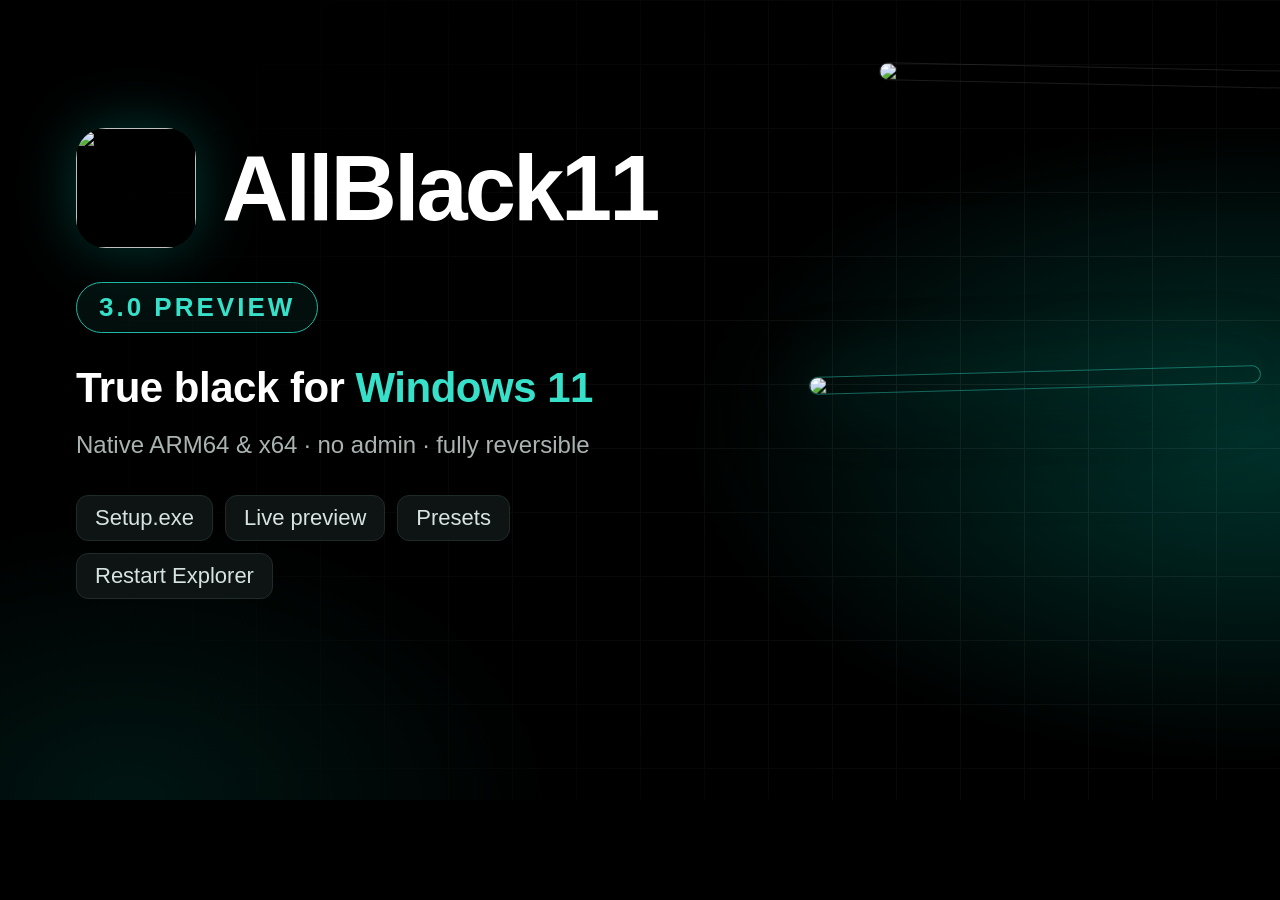
==== docs/banner-source/banner.html @ 96f45d04 "3.0 Preview (preview.2): fix tray menu and Control Panel glitches, new banner and README - Tray menu" ====
<!doctype html><html><head><meta charset="utf-8"><style>
*{box-sizing:border-box;margin:0}
body{width:1600px;height:800px;background:#000;overflow:hidden;position:relative;font-family:"Segoe UI","Inter","Helvetica Neue",Arial,sans-serif;color:#fff}
.glow{position:absolute;inset:0;background:
 radial-gradient(900px 520px at 78% 55%,rgba(1,133,116,.38),transparent 62%),
 radial-gradient(600px 400px at 8% 100%,rgba(1,133,116,.16),transparent 70%)}
.grid{position:absolute;inset:0;opacity:.07;background-image:linear-gradient(#fff 1px,transparent 1px),linear-gradient(90deg,#fff 1px,transparent 1px);background-size:64px 64px;-webkit-mask-image:radial-gradient(70% 90% at 70% 50%,#000,transparent)}
.left{position:absolute;left:76px;top:128px;width:660px}
.brand{display:flex;align-items:center;gap:26px}
.brand img{width:120px;height:120px;border-radius:30px;box-shadow:0 0 60px rgba(1,133,116,.45)}
h1{font-size:92px;font-weight:700;letter-spacing:-3px;line-height:1}
.pill{display:inline-block;margin-top:34px;padding:9px 22px;border-radius:999px;border:1.5px solid #1fb8a2;color:#37e0c8;font-weight:600;font-size:26px;letter-spacing:3px;background:rgba(31,184,162,.08)}
.tag{margin-top:30px;font-size:42px;font-weight:600;letter-spacing:-.5px;line-height:1.2}
.tag span{color:#37e0c8}
.sub{margin-top:18px;font-size:24px;color:#a9b3b1}
.chips{margin-top:36px;display:flex;flex-wrap:wrap;gap:12px;width:640px}
.chips b{font-weight:500;font-size:22px;padding:9px 18px;border-radius:12px;background:#0e1413;border:1px solid #1f2b29;color:#d7e3e0}
.shot{position:absolute;border-radius:16px;overflow:hidden;box-shadow:0 30px 80px rgba(0,0,0,.85),0 0 0 1px rgba(255,255,255,.12)}
.shot img{display:block;width:100%}
.start{left:880px;top:70px;width:650px;transform:rotate(1.2deg)}
.settings{left:810px;top:372px;width:450px;transform:rotate(-1.5deg);box-shadow:0 30px 90px rgba(0,0,0,.9),0 0 0 1px rgba(55,224,200,.45),0 0 70px rgba(1,133,116,.45)}
</style></head><body>
<div class="glow"></div><div class="grid"></div>
<div class="left">
  <div class="brand"><img src="icon.png"><h1>AllBlack11</h1></div>
  <div class="pill">3.0 PREVIEW</div>
  <div class="tag">True black for <span>Windows 11</span></div>
  <div class="sub">Native ARM64 &amp; x64 · no admin · fully reversible</div>
  <div class="chips"><b>Setup.exe</b><b>Live preview</b><b>Presets</b><b>Restart Explorer</b></div>
</div>
<div class="shot start"><img src="start.png"></div>
<div class="shot settings"><img src="settings.png"></div>
</body></html>
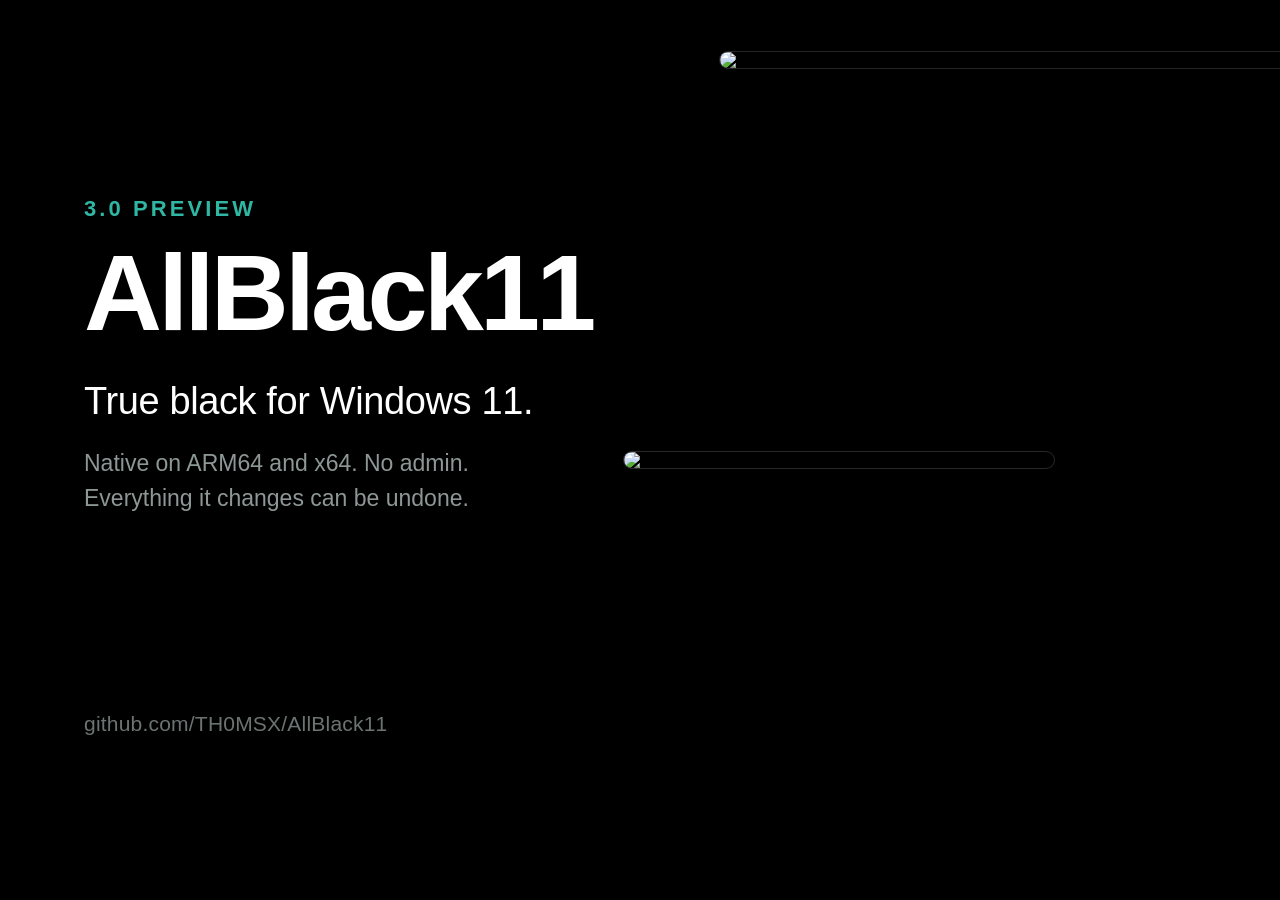
==== commit 916afaed: "Banner: plainer, real-screenshot design Pure black, straight screenshots cropped like a real screen," ====
--- a/docs/banner-source/banner.html
+++ b/docs/banner-source/banner.html
@@ -1,33 +1,27 @@
 <!doctype html><html><head><meta charset="utf-8"><style>
-*{box-sizing:border-box;margin:0}
-body{width:1600px;height:800px;background:#000;overflow:hidden;position:relative;font-family:"Segoe UI","Inter","Helvetica Neue",Arial,sans-serif;color:#fff}
-.glow{position:absolute;inset:0;background:
- radial-gradient(900px 520px at 78% 55%,rgba(1,133,116,.38),transparent 62%),
- radial-gradient(600px 400px at 8% 100%,rgba(1,133,116,.16),transparent 70%)}
-.grid{position:absolute;inset:0;opacity:.07;background-image:linear-gradient(#fff 1px,transparent 1px),linear-gradient(90deg,#fff 1px,transparent 1px);background-size:64px 64px;-webkit-mask-image:radial-gradient(70% 90% at 70% 50%,#000,transparent)}
-.left{position:absolute;left:76px;top:128px;width:660px}
-.brand{display:flex;align-items:center;gap:26px}
-.brand img{width:120px;height:120px;border-radius:30px;box-shadow:0 0 60px rgba(1,133,116,.45)}
-h1{font-size:92px;font-weight:700;letter-spacing:-3px;line-height:1}
-.pill{display:inline-block;margin-top:34px;padding:9px 22px;border-radius:999px;border:1.5px solid #1fb8a2;color:#37e0c8;font-weight:600;font-size:26px;letter-spacing:3px;background:rgba(31,184,162,.08)}
-.tag{margin-top:30px;font-size:42px;font-weight:600;letter-spacing:-.5px;line-height:1.2}
-.tag span{color:#37e0c8}
-.sub{margin-top:18px;font-size:24px;color:#a9b3b1}
-.chips{margin-top:36px;display:flex;flex-wrap:wrap;gap:12px;width:640px}
-.chips b{font-weight:500;font-size:22px;padding:9px 18px;border-radius:12px;background:#0e1413;border:1px solid #1f2b29;color:#d7e3e0}
-.shot{position:absolute;border-radius:16px;overflow:hidden;box-shadow:0 30px 80px rgba(0,0,0,.85),0 0 0 1px rgba(255,255,255,.12)}
-.shot img{display:block;width:100%}
-.start{left:880px;top:70px;width:650px;transform:rotate(1.2deg)}
-.settings{left:810px;top:372px;width:450px;transform:rotate(-1.5deg);box-shadow:0 30px 90px rgba(0,0,0,.9),0 0 0 1px rgba(55,224,200,.45),0 0 70px rgba(1,133,116,.45)}
+*{box-sizing:border-box;margin:0;padding:0}
+body{width:1600px;height:800px;background:#000;overflow:hidden;position:relative;color:#fff;
+ font-family:"Segoe UI Variable Display","Segoe UI","Helvetica Neue",Helvetica,Arial,sans-serif}
+.text{position:absolute;left:84px;top:196px;width:560px}
+.ver{font-size:22px;font-weight:600;letter-spacing:.14em;color:#2fb7a4;text-transform:uppercase}
+h1{margin-top:20px;font-size:108px;font-weight:600;letter-spacing:-.035em;line-height:.95}
+.line{margin-top:34px;font-size:38px;font-weight:400;letter-spacing:-.01em;line-height:1.2}
+.facts{margin-top:22px;font-size:23px;line-height:1.5;color:#8d9795}
+.url{position:absolute;left:84px;bottom:64px;font-size:21px;color:#6b7472;letter-spacing:.01em}
+.screen{position:absolute;left:720px;top:52px;width:1000px;border-radius:10px;
+ box-shadow:0 0 0 1px rgba(255,255,255,.14),0 24px 60px rgba(0,0,0,.7)}
+.screen img{display:block;width:100%;border-radius:10px}
+.win{position:absolute;left:624px;top:452px;width:430px;border-radius:9px;
+ box-shadow:0 0 0 1px rgba(255,255,255,.16),0 22px 50px rgba(0,0,0,.85)}
+.win img{display:block;width:100%;border-radius:9px}
 </style></head><body>
-<div class="glow"></div><div class="grid"></div>
-<div class="left">
-  <div class="brand"><img src="icon.png"><h1>AllBlack11</h1></div>
-  <div class="pill">3.0 PREVIEW</div>
-  <div class="tag">True black for <span>Windows 11</span></div>
-  <div class="sub">Native ARM64 &amp; x64 · no admin · fully reversible</div>
-  <div class="chips"><b>Setup.exe</b><b>Live preview</b><b>Presets</b><b>Restart Explorer</b></div>
+<div class="text">
+  <div class="ver">3.0 Preview</div>
+  <h1>AllBlack11</h1>
+  <div class="line">True black for Windows 11.</div>
+  <div class="facts">Native on ARM64 and x64. No admin.<br>Everything it changes can be undone.</div>
 </div>
-<div class="shot start"><img src="start.png"></div>
-<div class="shot settings"><img src="settings.png"></div>
+<div class="url">github.com/TH0MSX/AllBlack11</div>
+<div class="screen"><img src="start-full.png"></div>
+<div class="win"><img src="settings.png"></div>
 </body></html>
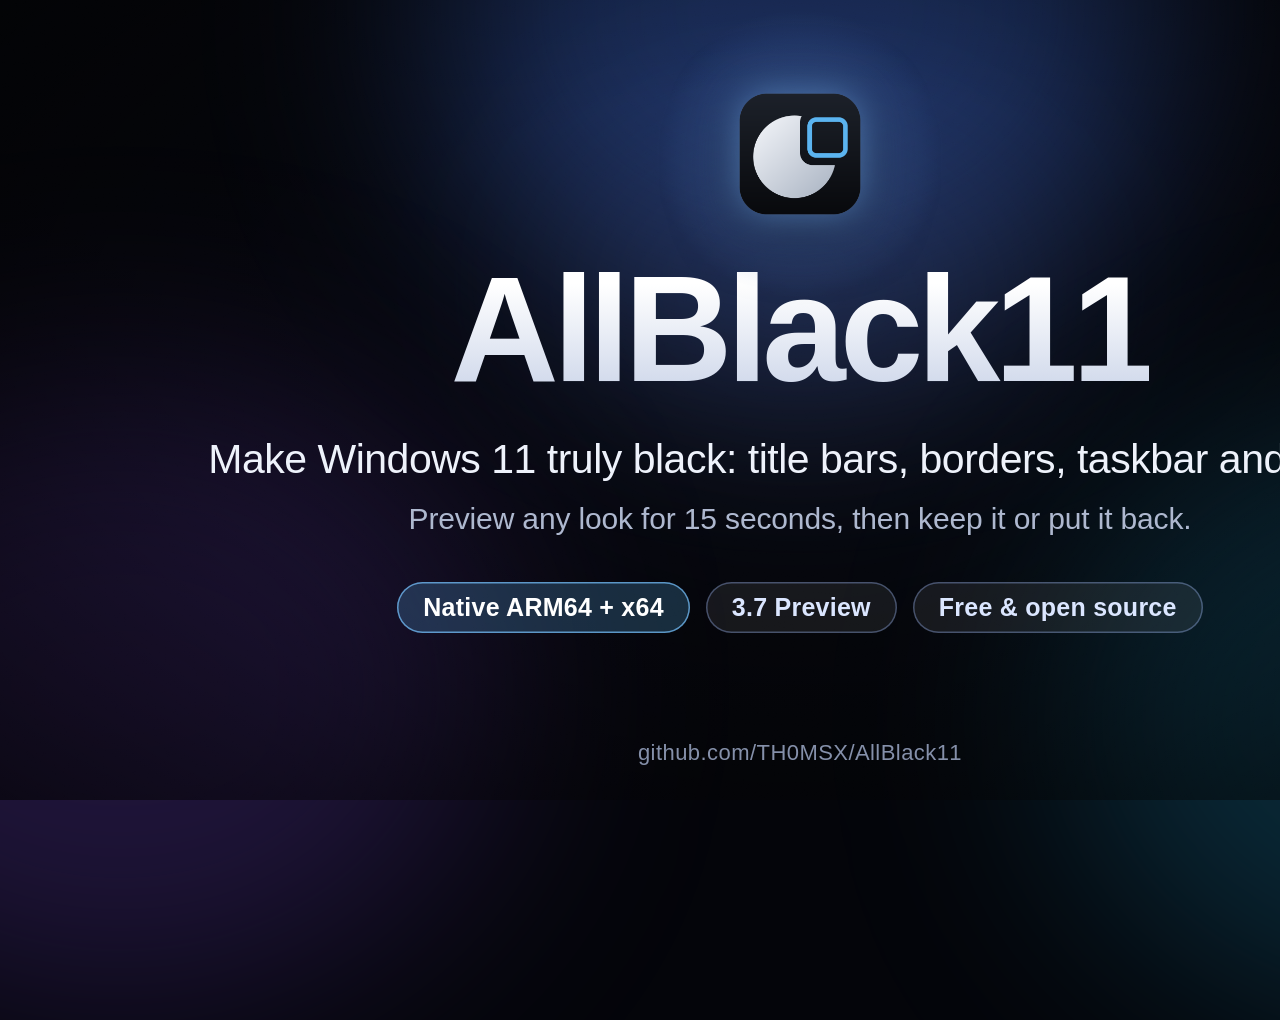
==== commit 8e4b9347: "README and banner for 3.7 Preview: recommended version, new banner, current screenshots - New 1600x8" ====
--- a/docs/banner-source/banner.html
+++ b/docs/banner-source/banner.html
@@ -1,27 +1,46 @@
 <!doctype html><html><head><meta charset="utf-8"><style>
+/* 1600x800: the README banner and the GitHub social preview.
+   Render with: node docs/banner-source/shot.js   (needs Playwright; nothing else) */
 *{box-sizing:border-box;margin:0;padding:0}
-body{width:1600px;height:800px;background:#000;overflow:hidden;position:relative;color:#fff;
- font-family:"Segoe UI Variable Display","Segoe UI","Helvetica Neue",Helvetica,Arial,sans-serif}
-.text{position:absolute;left:84px;top:196px;width:560px}
-.ver{font-size:22px;font-weight:600;letter-spacing:.14em;color:#2fb7a4;text-transform:uppercase}
-h1{margin-top:20px;font-size:108px;font-weight:600;letter-spacing:-.035em;line-height:.95}
-.line{margin-top:34px;font-size:38px;font-weight:400;letter-spacing:-.01em;line-height:1.2}
-.facts{margin-top:22px;font-size:23px;line-height:1.5;color:#8d9795}
-.url{position:absolute;left:84px;bottom:64px;font-size:21px;color:#6b7472;letter-spacing:.01em}
-.screen{position:absolute;left:720px;top:52px;width:1000px;border-radius:10px;
- box-shadow:0 0 0 1px rgba(255,255,255,.14),0 24px 60px rgba(0,0,0,.7)}
-.screen img{display:block;width:100%;border-radius:10px}
-.win{position:absolute;left:624px;top:452px;width:430px;border-radius:9px;
- box-shadow:0 0 0 1px rgba(255,255,255,.16),0 22px 50px rgba(0,0,0,.85)}
-.win img{display:block;width:100%;border-radius:9px}
+html,body{width:1600px;height:800px}
+body{position:relative;overflow:hidden;background:#04050a;color:#fff;
+ font-family:"Inter Display","Inter","Segoe UI Variable Display","Segoe UI",Helvetica,Arial,sans-serif;
+ -webkit-font-smoothing:antialiased}
+/* Soft light: a few blurred blobs on near-black, kept dark so text stays readable. */
+.blob{position:absolute;border-radius:50%;filter:blur(110px)}
+.b1{left:430px;top:-300px;width:740px;height:620px;background:#2c4f9e;opacity:.55}
+.b2{left:-260px;top:380px;width:760px;height:620px;background:#3a2468;opacity:.50}
+.b3{left:1060px;top:420px;width:780px;height:600px;background:#0f4c63;opacity:.50}
+.b4{left:560px;top:120px;width:480px;height:320px;background:#6f86d6;opacity:.16}
+.vignette{position:absolute;inset:0;
+ background:radial-gradient(ellipse at 50% 42%,rgba(0,0,0,0) 38%,rgba(0,0,0,.62) 100%)}
+/* Fine grain so the dark gradients do not band. */
+.grain{position:absolute;inset:0;opacity:.06;mix-blend-mode:overlay}
+.stage{position:absolute;inset:0;display:flex;flex-direction:column;align-items:center}
+.logo{margin-top:88px;width:132px;height:132px;position:relative}
+.logo::before{content:"";position:absolute;left:50%;top:50%;width:300px;height:300px;transform:translate(-50%,-50%);
+ background:radial-gradient(circle,rgba(110,170,255,.42) 0%,rgba(110,170,255,.14) 38%,rgba(110,170,255,0) 68%)}
+.logo img{position:relative;width:132px;height:132px;border-radius:30px;
+ filter:drop-shadow(0 0 18px rgba(120,180,255,.55)) drop-shadow(0 10px 28px rgba(0,0,0,.6))}
+h1{margin-top:34px;font-size:150px;line-height:1;font-weight:600;letter-spacing:-.04em;
+ background:linear-gradient(180deg,#ffffff 20%,#c9d3e8 100%);-webkit-background-clip:text;background-clip:text;color:transparent}
+.lead{margin-top:30px;font-size:41px;line-height:1.25;font-weight:500;letter-spacing:-.012em;color:#eef2fb;text-align:center}
+.sub{margin-top:14px;font-size:30px;line-height:1.3;font-weight:400;letter-spacing:-.005em;color:#aeb8cf;text-align:center}
+.pills{margin-top:44px;display:flex;gap:16px}
+.pill{padding:11px 26px;border-radius:999px;font-size:25px;font-weight:600;letter-spacing:.01em;color:#dbe6ff;
+ background:rgba(255,255,255,.07);box-shadow:inset 0 0 0 1.5px rgba(160,190,255,.35)}
+.pill.on{color:#fff;background:rgba(91,180,240,.22);box-shadow:inset 0 0 0 1.5px rgba(120,195,255,.7)}
+.url{position:absolute;bottom:34px;left:0;right:0;text-align:center;font-size:22px;letter-spacing:.02em;color:#8590aa}
 </style></head><body>
-<div class="text">
-  <div class="ver">3.0 Preview</div>
+<div class="blob b1"></div><div class="blob b2"></div><div class="blob b3"></div><div class="blob b4"></div>
+<div class="vignette"></div>
+<svg class="grain" width="1600" height="800"><filter id="n"><feTurbulence type="fractalNoise" baseFrequency=".9" numOctaves="2" stitchTiles="stitch"/><feColorMatrix type="saturate" values="0"/></filter><rect width="100%" height="100%" filter="url(#n)"/></svg>
+<div class="stage">
+  <div class="logo"><img src="../../assets/brand/png/allblack11-512.png" alt=""></div>
   <h1>AllBlack11</h1>
-  <div class="line">True black for Windows 11.</div>
-  <div class="facts">Native on ARM64 and x64. No admin.<br>Everything it changes can be undone.</div>
+  <div class="lead">Make Windows 11 truly black: title bars, borders, taskbar and Start.</div>
+  <div class="sub">Preview any look for 15 seconds, then keep it or put it back.</div>
+  <div class="pills"><span class="pill on">Native ARM64 + x64</span><span class="pill">3.7 Preview</span><span class="pill">Free &amp; open source</span></div>
 </div>
 <div class="url">github.com/TH0MSX/AllBlack11</div>
-<div class="screen"><img src="start-full.png"></div>
-<div class="win"><img src="settings.png"></div>
 </body></html>
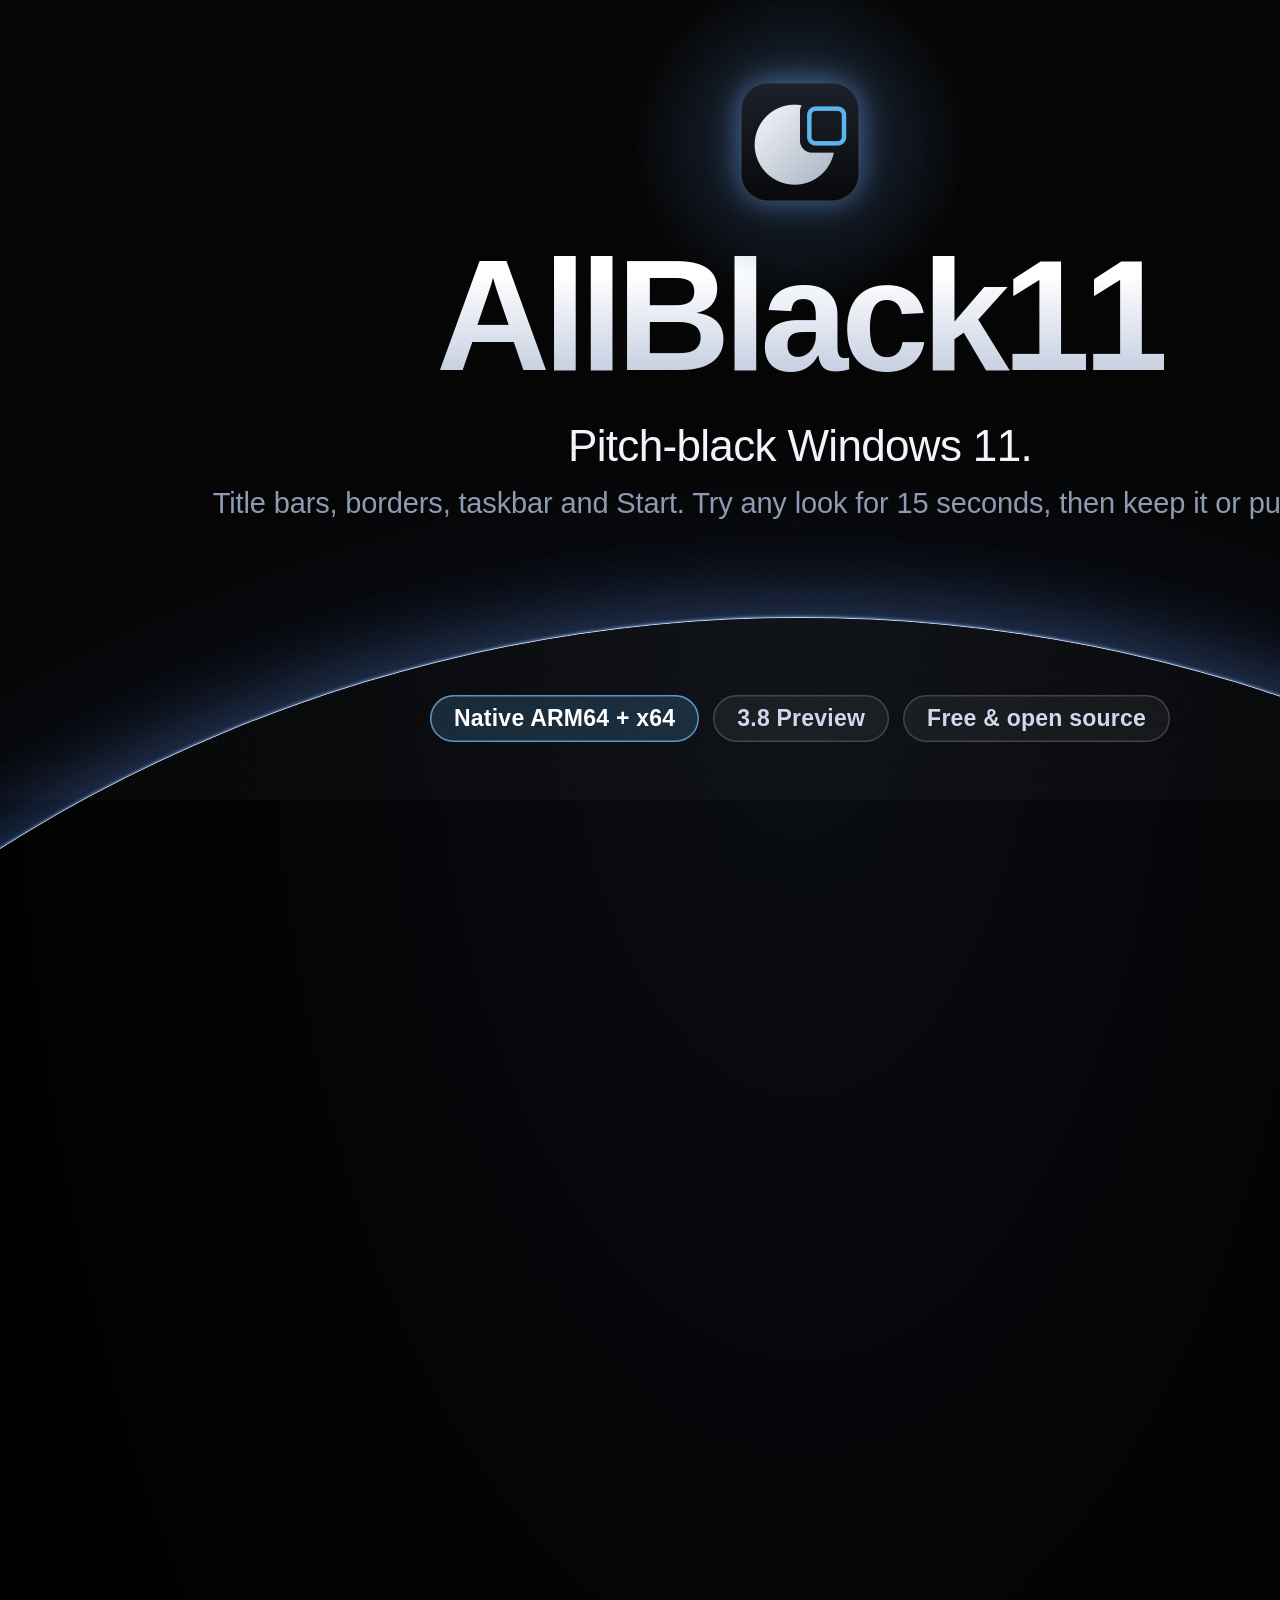
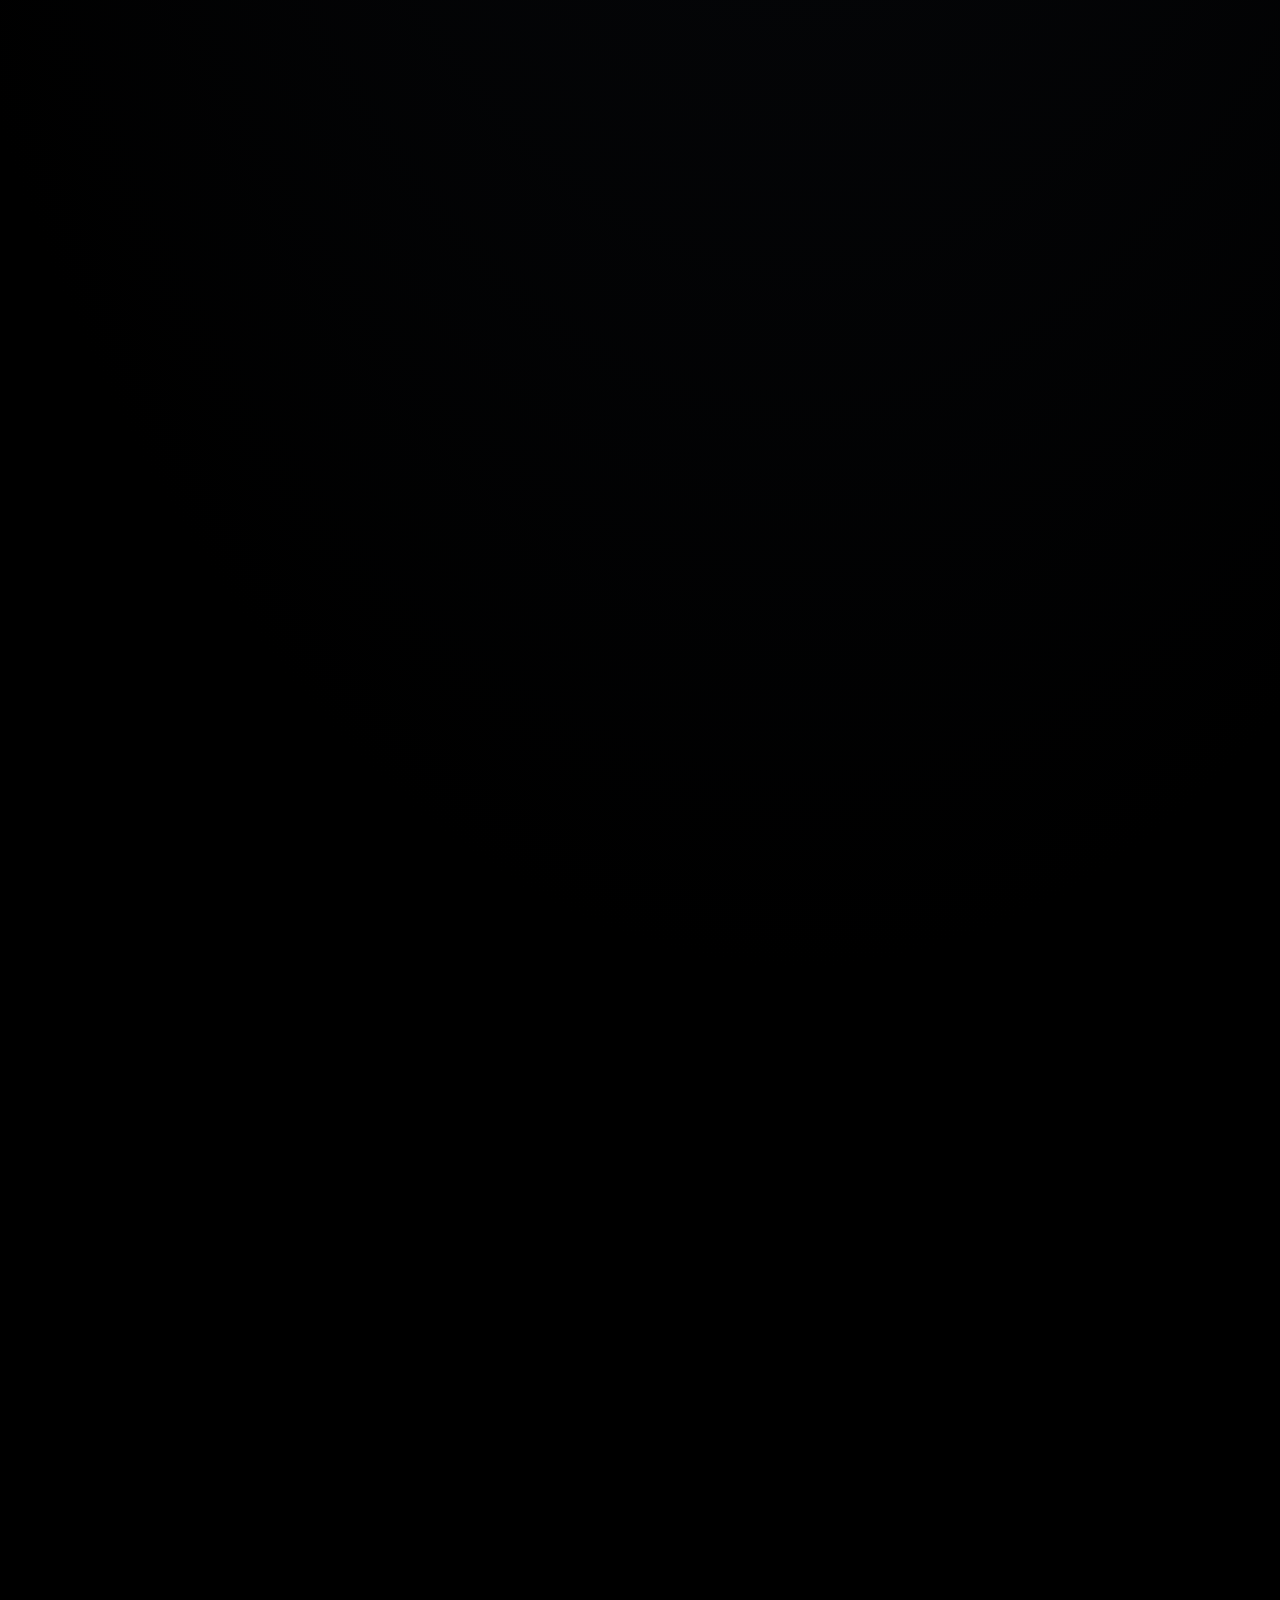
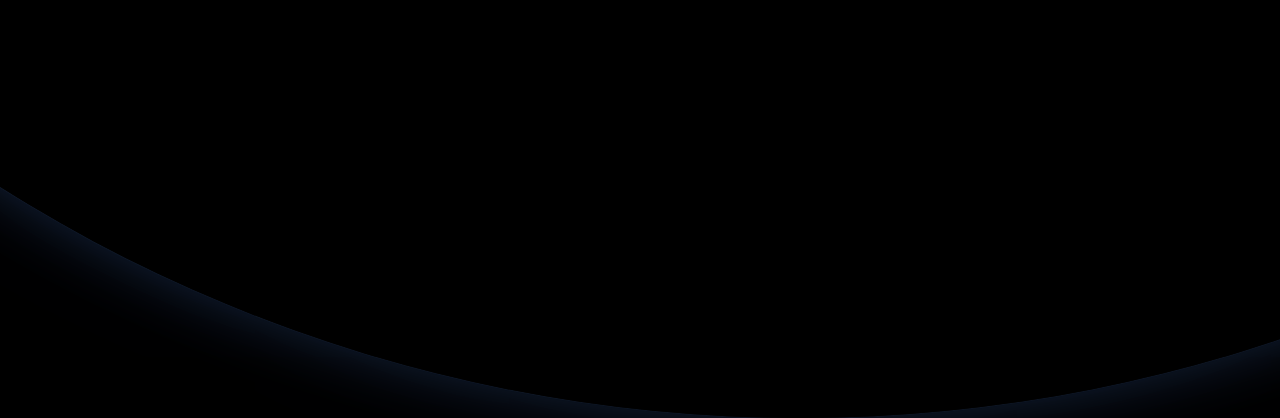
==== commit cce99bfc: "Front page rework: pitch-black banner, mockups from real screenshots, honest status, updated section" ====
--- a/docs/banner-source/banner.html
+++ b/docs/banner-source/banner.html
@@ -1,46 +1,41 @@
 <!doctype html><html><head><meta charset="utf-8"><style>
-/* 1600x800: the README banner and the GitHub social preview.
+/* 1600x800: the README banner. Pitch black, one moonlit rim, one glow. No colored blobs.
    Render with: node docs/banner-source/shot.js   (needs Playwright; nothing else) */
 *{box-sizing:border-box;margin:0;padding:0}
 html,body{width:1600px;height:800px}
-body{position:relative;overflow:hidden;background:#04050a;color:#fff;
+body{position:relative;overflow:hidden;background:#000;color:#fff;
  font-family:"Inter Display","Inter","Segoe UI Variable Display","Segoe UI",Helvetica,Arial,sans-serif;
  -webkit-font-smoothing:antialiased}
-/* Soft light: a few blurred blobs on near-black, kept dark so text stays readable. */
-.blob{position:absolute;border-radius:50%;filter:blur(110px)}
-.b1{left:430px;top:-300px;width:740px;height:620px;background:#2c4f9e;opacity:.55}
-.b2{left:-260px;top:380px;width:760px;height:620px;background:#3a2468;opacity:.50}
-.b3{left:1060px;top:420px;width:780px;height:600px;background:#0f4c63;opacity:.50}
-.b4{left:560px;top:120px;width:480px;height:320px;background:#6f86d6;opacity:.16}
-.vignette{position:absolute;inset:0;
- background:radial-gradient(ellipse at 50% 42%,rgba(0,0,0,0) 38%,rgba(0,0,0,.62) 100%)}
-/* Fine grain so the dark gradients do not band. */
-.grain{position:absolute;inset:0;opacity:.06;mix-blend-mode:overlay}
+/* A huge dark disc rising from below: the brand's moon, seen as a lit edge and nothing else.
+   It is lighter than the page by about one percent, so it reads as depth, not as a shape. */
+.moon{position:absolute;left:50%;top:618px;width:3000px;height:3000px;margin-left:-1500px;border-radius:50%;
+ background:radial-gradient(ellipse at 50% 0%,#0b0e14 0%,#040507 22%,#000 46%);
+ box-shadow:0 -1px 0 rgba(214,226,246,.85),0 -2px 3px rgba(150,190,255,.55),0 -14px 70px rgba(100,160,255,.30),0 -60px 160px rgba(80,130,255,.10)}
+/* The rim is brightest at the top centre and dies away to the sides. */
+.rim-mask{position:absolute;inset:0;background:radial-gradient(ellipse at 50% 78%,rgba(0,0,0,0) 0,rgba(0,0,0,0) 28%,#000 62%)}
 .stage{position:absolute;inset:0;display:flex;flex-direction:column;align-items:center}
-.logo{margin-top:88px;width:132px;height:132px;position:relative}
-.logo::before{content:"";position:absolute;left:50%;top:50%;width:300px;height:300px;transform:translate(-50%,-50%);
- background:radial-gradient(circle,rgba(110,170,255,.42) 0%,rgba(110,170,255,.14) 38%,rgba(110,170,255,0) 68%)}
-.logo img{position:relative;width:132px;height:132px;border-radius:30px;
- filter:drop-shadow(0 0 18px rgba(120,180,255,.55)) drop-shadow(0 10px 28px rgba(0,0,0,.6))}
-h1{margin-top:34px;font-size:150px;line-height:1;font-weight:600;letter-spacing:-.04em;
- background:linear-gradient(180deg,#ffffff 20%,#c9d3e8 100%);-webkit-background-clip:text;background-clip:text;color:transparent}
-.lead{margin-top:30px;font-size:41px;line-height:1.25;font-weight:500;letter-spacing:-.012em;color:#eef2fb;text-align:center}
-.sub{margin-top:14px;font-size:30px;line-height:1.3;font-weight:400;letter-spacing:-.005em;color:#aeb8cf;text-align:center}
-.pills{margin-top:44px;display:flex;gap:16px}
-.pill{padding:11px 26px;border-radius:999px;font-size:25px;font-weight:600;letter-spacing:.01em;color:#dbe6ff;
- background:rgba(255,255,255,.07);box-shadow:inset 0 0 0 1.5px rgba(160,190,255,.35)}
-.pill.on{color:#fff;background:rgba(91,180,240,.22);box-shadow:inset 0 0 0 1.5px rgba(120,195,255,.7)}
-.url{position:absolute;bottom:34px;left:0;right:0;text-align:center;font-size:22px;letter-spacing:.02em;color:#8590aa}
+.logo{margin-top:78px;width:128px;height:128px;position:relative}
+.logo::before{content:"";position:absolute;left:50%;top:50%;width:360px;height:360px;transform:translate(-50%,-50%);
+ background:radial-gradient(circle,rgba(110,170,255,.40) 0%,rgba(110,170,255,.13) 36%,rgba(110,170,255,0) 66%)}
+.logo img{position:relative;width:128px;height:128px;border-radius:30px;
+ filter:drop-shadow(0 0 16px rgba(120,180,255,.6)) drop-shadow(0 12px 30px rgba(0,0,0,.8))}
+h1{margin-top:30px;font-size:158px;line-height:1;font-weight:600;letter-spacing:-.045em;
+ background:linear-gradient(180deg,#ffffff 25%,#b9c4da 100%);-webkit-background-clip:text;background-clip:text;color:transparent}
+.lead{margin-top:26px;font-size:44px;line-height:1.2;font-weight:500;letter-spacing:-.015em;color:#f1f4fb;text-align:center}
+.sub{margin-top:12px;font-size:29px;line-height:1.3;font-weight:400;letter-spacing:-.005em;color:#8f9ab2;text-align:center}
+.pills{position:absolute;bottom:58px;display:flex;gap:14px}
+.pill{padding:10px 24px;border-radius:999px;font-size:23px;font-weight:600;letter-spacing:.01em;color:#cfd8ec;
+ background:rgba(255,255,255,.05);box-shadow:inset 0 0 0 1.5px rgba(200,215,240,.22)}
+.pill.on{color:#fff;background:rgba(91,180,240,.18);box-shadow:inset 0 0 0 1.5px rgba(120,195,255,.7)}
+.grain{position:absolute;inset:0;opacity:.05;mix-blend-mode:screen}
 </style></head><body>
-<div class="blob b1"></div><div class="blob b2"></div><div class="blob b3"></div><div class="blob b4"></div>
-<div class="vignette"></div>
-<svg class="grain" width="1600" height="800"><filter id="n"><feTurbulence type="fractalNoise" baseFrequency=".9" numOctaves="2" stitchTiles="stitch"/><feColorMatrix type="saturate" values="0"/></filter><rect width="100%" height="100%" filter="url(#n)"/></svg>
+<div class="moon"></div>
+<svg class="grain" width="1600" height="800"><filter id="n"><feTurbulence type="fractalNoise" baseFrequency=".8" numOctaves="2" stitchTiles="stitch"/><feColorMatrix type="saturate" values="0"/></filter><rect width="100%" height="100%" filter="url(#n)"/></svg>
 <div class="stage">
   <div class="logo"><img src="../../assets/brand/png/allblack11-512.png" alt=""></div>
   <h1>AllBlack11</h1>
-  <div class="lead">Make Windows 11 truly black: title bars, borders, taskbar and Start.</div>
-  <div class="sub">Preview any look for 15 seconds, then keep it or put it back.</div>
-  <div class="pills"><span class="pill on">Native ARM64 + x64</span><span class="pill">3.7 Preview</span><span class="pill">Free &amp; open source</span></div>
+  <div class="lead">Pitch-black Windows 11.</div>
+  <div class="sub">Title bars, borders, taskbar and Start. Try any look for 15 seconds, then keep it or put it back.</div>
+  <div class="pills"><span class="pill on">Native ARM64 + x64</span><span class="pill">3.8 Preview</span><span class="pill">Free &amp; open source</span></div>
 </div>
-<div class="url">github.com/TH0MSX/AllBlack11</div>
 </body></html>
